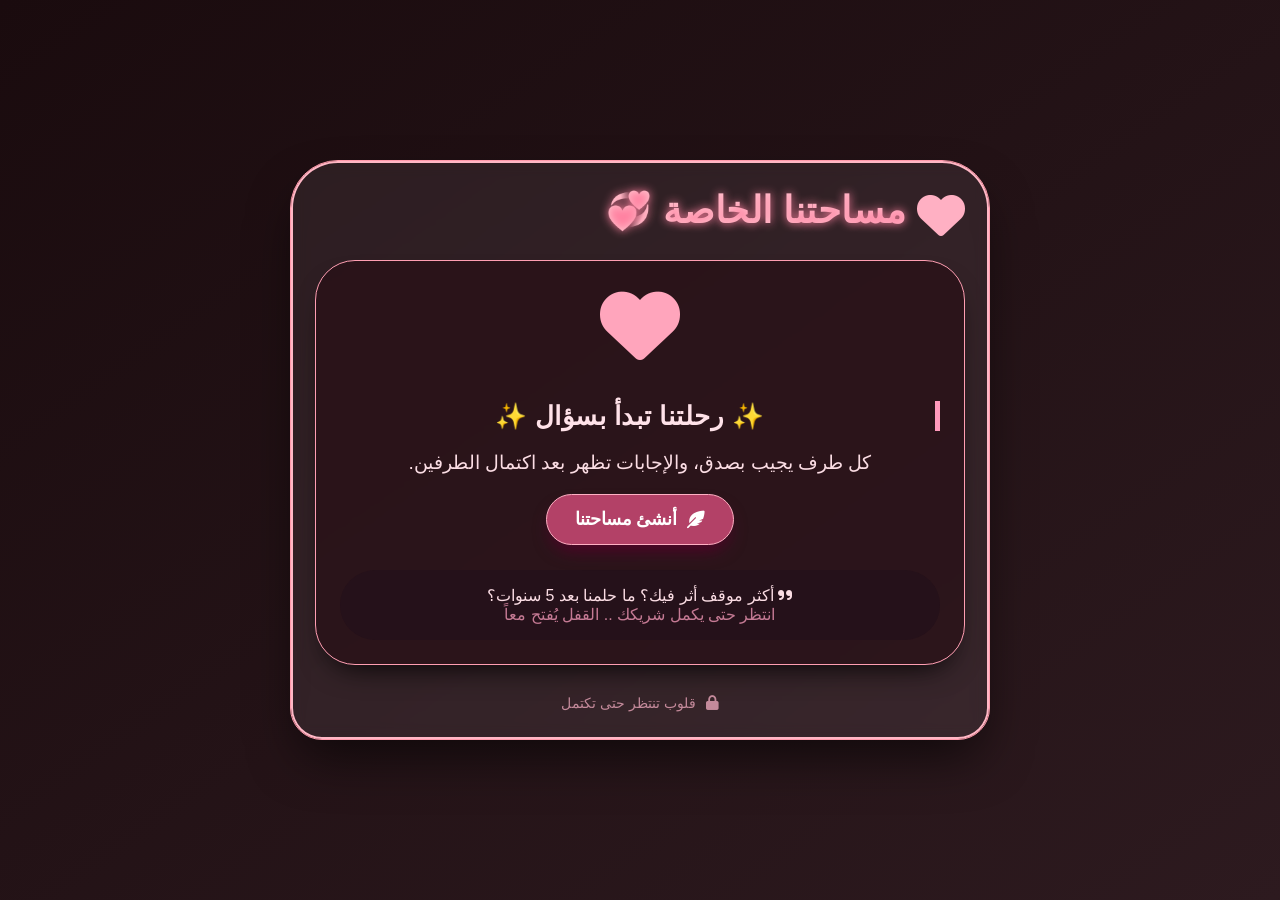
==== index.html @ 84714314 "Rename deepseek_html_20260304_9f5f57.html to  index.html" ====
<!DOCTYPE html>
<html lang="ar" dir="rtl">
<head>
  <meta charset="UTF-8">
  <meta name="viewport" content="width=device-width, initial-scale=1.0">
  <title>مساحتنا الخاصة 💘</title>
  <!-- Fonts & Icons -->
  <link rel="stylesheet" href="https://cdnjs.cloudflare.com/ajax/libs/font-awesome/6.0.0-beta3/css/all.min.css">
  <style>
    * {
      margin: 0;
      padding: 0;
      box-sizing: border-box;
      font-family: 'Segoe UI', Tahoma, Geneva, Verdana, sans-serif;
    }

    body {
      background: linear-gradient(145deg, #1a0b0e 0%, #2d1a1f 100%);
      min-height: 100vh;
      display: flex;
      justify-content: center;
      align-items: center;
      padding: 16px;
    }

    /* الحاوية الرئيسية */
    .app-wrapper {
      max-width: 700px;
      width: 100%;
      background: rgba(255, 240, 245, 0.07);
      backdrop-filter: blur(8px);
      border-radius: 48px 48px 32px 32px;
      box-shadow: 0 25px 50px -10px rgba(0, 0, 0, 0.6), 0 0 0 2px #ffb7c5 inset;
      padding: 28px 24px;
      border: 1px solid #ff99aa;
    }

    /* كلاسيك وردي غامق */
    h1, h2, h3 {
      font-weight: 600;
      letter-spacing: 0.5px;
    }

    h1 {
      font-size: 2.3rem;
      background: linear-gradient(135deg, #ffd0d6, #ffb3c6);
      -webkit-background-clip: text;
      -webkit-text-fill-color: transparent;
      margin-bottom: 8px;
      text-shadow: 0 0 10px #ff80a0;
    }

    h2 {
      color: #ffe2e9;
      font-size: 1.6rem;
      border-right: 5px solid #ff99bb;
      padding-right: 16px;
      margin: 20px 0 16px;
    }

    p, label, .text-light {
      color: #fbdde4;
    }

    button, .btn-like {
      background: #b34167;
      border: none;
      color: white;
      font-weight: bold;
      padding: 14px 28px;
      border-radius: 60px;
      font-size: 1.1rem;
      cursor: pointer;
      box-shadow: 0 10px 18px -6px #57002b;
      transition: 0.2s;
      border: 1px solid #ffb0c3;
      display: inline-flex;
      align-items: center;
      justify-content: center;
      gap: 10px;
    }

    button:hover {
      background: #cf5277;
      transform: scale(1.02);
      box-shadow: 0 12px 22px -4px #a1224f;
    }

    button.secondary {
      background: transparent;
      border: 2px solid #ff98b5;
      color: #ffb7cc;
      box-shadow: none;
    }

    button.secondary:hover {
      background: #ffb7cc22;
      color: white;
    }

    /* بطاقات وأسئلة */
    .card-panel {
      background: rgba(40, 15, 22, 0.7);
      border-radius: 40px;
      padding: 24px;
      margin: 20px 0;
      border: 1px solid #ff9eb2;
      box-shadow: 0 15px 30px -15px black;
    }

    .input-field {
      margin: 20px 0;
    }

    input, textarea {
      width: 100%;
      padding: 16px 22px;
      background: #1f0c12;
      border: 2px solid #ff90aa;
      border-radius: 60px;
      font-size: 1rem;
      color: #fff0f3;
      outline: none;
      transition: 0.2s;
    }

    input:focus, textarea:focus {
      border-color: #ffccdd;
      box-shadow: 0 0 20px #ff99bb;
    }

    textarea {
      border-radius: 30px;
      resize: vertical;
    }

    ::placeholder {
      color: #b07c8b;
      font-weight: 300;
    }

    .link-box {
      background: #231016;
      padding: 16px 20px;
      border-radius: 60px;
      display: flex;
      align-items: center;
      justify-content: space-between;
      border: 2px dashed #ff99aa;
      direction: ltr;
      word-break: break-all;
    }

    .link-text {
      color: #ffb8cf;
      font-size: 1.1rem;
      font-weight: 500;
    }

    .copy-btn {
      background: #883f5b;
      padding: 10px 18px;
      border-radius: 40px;
      font-size: 0.9rem;
      border: 1px solid #ffb0cb;
    }

    .badge {
      background: #a02b51;
      padding: 4px 16px;
      border-radius: 50px;
      color: white;
      font-size: 0.9rem;
      display: inline-block;
    }

    .question-item {
      background: #2b141c;
      padding: 22px;
      border-radius: 32px;
      margin: 24px 0;
      border-right: 8px solid #ff88aa;
    }

    .question-text {
      font-size: 1.3rem;
      font-weight: 600;
      color: #ffeef2;
      margin-bottom: 16px;
    }

    .waiting-screen {
      text-align: center;
      padding: 25px;
      background: #25131a;
      border-radius: 48px;
    }

    .lock-icon {
      font-size: 4rem;
      color: #ffb0c3;
      filter: drop-shadow(0 0 8px #ff4d7a);
    }

    .percentage {
      font-size: 4rem;
      font-weight: 800;
      background: linear-gradient(135deg, #fbaac3, #ffd2dc);
      -webkit-background-clip: text;
      -webkit-text-fill-color: transparent;
      display: inline-block;
    }

    .match-item {
      background: #2f1b23;
      padding: 12px 20px;
      border-radius: 50px;
      margin: 10px 0;
      display: flex;
      align-items: center;
      gap: 15px;
      border: 1px solid #ffa7bc;
    }

    .match-icon {
      font-size: 1.8rem;
    }

    hr {
      border: 1px solid #ff99aa55;
      margin: 24px 0;
    }

    .flex-row {
      display: flex;
      gap: 15px;
      flex-wrap: wrap;
      align-items: center;
    }

    .counter {
      font-size: 1.5rem;
      background: #1d0b12;
      padding: 10px 24px;
      border-radius: 40px;
      border: 2px solid #ff99bb;
    }

    .hidden {
      display: none;
    }

    .disabled-click {
      pointer-events: none;
      opacity: 0.5;
    }

    .footer-text {
      font-size: 0.9rem;
      color: #c48a9b;
      text-align: center;
      margin-top: 30px;
    }
  </style>
</head>
<body>
  <div class="app-wrapper" id="appWrapper">
    <!-- رأس الموقع -->
    <div style="display: flex; align-items: center; gap: 10px; margin-bottom: 20px;">
      <i class="fas fa-heart" style="font-size: 3rem; color: #ffb0c3;"></i>
      <h1>مساحتنا الخاصة 💞</h1>
    </div>

    <!-- محتوى متغير حسب الخطوات -->
    <div id="dynamicContent">
      <!-- سيتم حقن المحتوى عبر JS -->
    </div>

    <div class="footer-text">
      <i class="fas fa-lock" style="margin-left: 6px;"></i> قلوب تنتظر حتى تكتمل
    </div>
  </div>

  <script>
    (function() {
      // ---------- بنية البيانات ----------
      let appState = {
        stage: 'welcome',         // welcome, register, linkReady, waiting, questions, results
        user1: { name: '', password: '', answers: [] },
        user2: { name: '', answers: [] },
        roomId: null,
        link: '',
        bothCompleted: false,
        questions: [
          "متى شعرت أنك وقعت في الحب؟",
          "ما أكثر شيء تحبه في الطرف الآخر؟",
          "ما حلمك معنا بعد 5 سنوات؟",
          "أكثر موقف أثر فيك؟",
          "ما أكثر شيء يخيفك في العلاقة؟"
        ]
      };

      // توليد رابط عشوائي (محاكاة)
      function generateRoomId() {
        return 'room_' + Math.random().toString(36).substring(2, 10) + '_' + Date.now().toString(36);
      }

      // النسبة المئوية للتوافق بناءً على الإجابات (مقارنة بسيطة: عدد الكلمات المشتركة البسيطة، للمتعة فقط)
      function calculateMatchPercentage(answers1, answers2) {
        if (!answers1.length || !answers2.length) return 0;
        let totalQuestions = answers1.length;
        let matched = 0;
        for (let i = 0; i < totalQuestions; i++) {
          let a1 = (answers1[i] || '').trim().toLowerCase();
          let a2 = (answers2[i] || '').trim().toLowerCase();
          if (a1.length > 3 && a2.length > 3) {
            // تقاطع كلمات بسيط
            let words1 = new Set(a1.split(/\s+/));
            let words2 = new Set(a2.split(/\s+/));
            let intersection = new Set([...words1].filter(w => words2.has(w) && w.length > 2));
            if (intersection.size > 0) matched += 0.5; // نصف نقطة لكل سؤال فيه تشابه
            // إذا تشابه طويل
            if (a1.includes(a2) || a2.includes(a1)) matched += 0.5;
          }
        }
        let raw = (matched / totalQuestions) * 100;
        return Math.min(100, Math.round(raw * 1.2)); // تضخيم بسيط للعاطفة
      }

      // التأكد من أن كلا المستخدمين أجاب على جميع الأسئلة
      function checkBothCompleted() {
        if (appState.user1.answers.length === appState.questions.length &&
            appState.user2.answers.length === appState.questions.length) {
          appState.bothCompleted = true;
        } else {
          appState.bothCompleted = false;
        }
        return appState.bothCompleted;
      }

      // نسخ الرابط
      function copyLinkToClipboard(text) {
        navigator.clipboard.writeText(text).then(() => {
          alert('✅ تم نسخ الرابط! أرسله لحبيبك.');
        }).catch(() => {
          prompt('انسخ الرابط يدويًا:', text);
        });
      }

      // ---------- محرك العرض ----------
      const contentDiv = document.getElementById('dynamicContent');

      function render() {
        if (!contentDiv) return;
        const stage = appState.stage;

        // welcome
        if (stage === 'welcome') {
          contentDiv.innerHTML = `
            <div class="card-panel" style="text-align: center;">
              <i class="fas fa-heart" style="font-size: 5rem; color: #ffa5bc; margin-bottom: 16px;"></i>
              <h2>✨ رحلتنا تبدأ بسؤال ✨</h2>
              <p style="font-size: 1.2rem; margin: 20px 0;">كل طرف يجيب بصدق، والإجابات تظهر بعد اكتمال الطرفين.</p>
              <button id="startBtn"><i class="fas fa-feather-alt"></i> أنشئ مساحتنا</button>
              <div style="margin-top: 25px; background: #25111a; border-radius: 40px; padding: 16px;">
                <p><i class="fas fa-quote-right"></i> أكثر موقف أثر فيك؟ ما حلمنا بعد 5 سنوات؟</p>
                <p style="color: #c57a94;">انتظر حتى يكمل شريكك .. القفل يُفتح معاً</p>
              </div>
            </div>
          `;
          document.getElementById('startBtn')?.addEventListener('click', () => {
            appState.stage = 'register';
            render();
          });
        }
        // تسجيل الشخص الأول
        else if (stage === 'register') {
          contentDiv.innerHTML = `
            <div class="card-panel">
              <h2><i class="fas fa-pen-fancy"></i> سجل لتبدأ</h2>
              <div class="input-field">
                <label>الاسم الأول (ليظهر لحبيبك)</label>
                <input type="text" id="name1" placeholder="مثال: عمر" value="">
              </div>
              <div class="input-field">
                <label>كلمة مرور (للرجوع لاحقاً)</label>
                <input type="password" id="pass1" placeholder="●●●●●●" value="123">
              </div>
              <div class="flex-row">
                <button id="createRoomBtn"><i class="fas fa-link"></i> أنشئ الرابط الخاص</button>
                <button class="secondary" id="backToWelcome"><i class="fas fa-arrow-right"></i> رجوع</button>
              </div>
            </div>
          `;
          document.getElementById('createRoomBtn')?.addEventListener('click', () => {
            let name1 = document.getElementById('name1')?.value.trim();
            if (!name1) { alert('الرجاء إدخال اسمك'); return; }
            appState.user1.name = name1;
            appState.user1.password = document.getElementById('pass1')?.value || '';
            appState.roomId = generateRoomId();
            // بناء الرابط (هنا نستخدم رابط الموقع الحالي مع roomId)
            let base = window.location.href.split('#')[0].split('?')[0];
            appState.link = base + '?room=' + appState.roomId;
            appState.stage = 'linkReady';
            render();
          });
          document.getElementById('backToWelcome')?.addEventListener('click', () => {
            appState.stage = 'welcome';
            render();
          });
        }
        // عرض الرابط الخاص للشخص الأول
        else if (stage === 'linkReady') {
          contentDiv.innerHTML = `
            <div class="card-panel">
              <i class="fas fa-heart-circle-check" style="font-size: 3rem; color: #ffb0c3; display: block; text-align: center;"></i>
              <h2 style="text-align: center;">🎁 رابطكما الخاص</h2>
              <p style="text-align: center;">أرسله لحبيبك ليدخل ويجيب على الأسئلة</p>
              <div class="link-box">
                <span class="link-text" id="linkToCopy">${appState.link}</span>
                <button class="copy-btn" id="copyLinkBtn"><i class="fas fa-copy"></i> نسخ</button>
              </div>
              <div style="margin-top: 30px; display: flex; gap: 10px; justify-content: center;">
                <button id="goToWaitingAsUser1"><i class="fas fa-hourglass-half"></i> انتظر حتى يدخل الطرف الآخر</button>
              </div>
              <p class="badge" style="margin-top: 20px;">رابط صالح لحبيب واحد فقط</p>
            </div>
          `;
          document.getElementById('copyLinkBtn')?.addEventListener('click', () => copyLinkToClipboard(appState.link));
          document.getElementById('goToWaitingAsUser1')?.addEventListener('click', () => {
            // ننتقل إلى شاشة الانتظار ولكن نتأكد أننا user1
            appState.stage = 'waiting';
            render();
          });
        }
        // شاشة الانتظار (تظهر للشخص الأول أو للثاني إذا كان الأول لم يُجب بعد)
        else if (stage === 'waiting') {
          // نحتاج أن نعرف من الذي ينتظر: user1 أم user2؟
          // سنعرض حالة الطرفين
          let user1Completed = appState.user1.answers.length === appState.questions.length;
          let user2Completed = appState.user2.answers.length === appState.questions.length;

          if (checkBothCompleted()) {
            appState.stage = 'results';
            render();
            return;
          }

          let message = '';
          let subMessage = '';
          if (!user1Completed && !user2Completed) {
            message = 'لم يجب أي منكما بعد';
            subMessage = 'سيبدأ الشخص الأول الإجابة أولاً';
          } else if (user1Completed && !user2Completed) {
            message = `✨ ${appState.user1.name || 'الطرف الأول'} أجاب. ننتظر الحبيب الآخر 💌`;
          } else if (!user1Completed && user2Completed) {
            message = `✨ ${appState.user2.name || 'الطرف الثاني'} أجاب. ننتظر الطرف الأول`;
          }

          contentDiv.innerHTML = `
            <div class="waiting-screen">
              <i class="fas fa-lock lock-icon"></i>
              <h2 style="color: #ffc1d0;">في انتظار اكتمال الطرفين</h2>
              <div class="card-panel" style="background: #2c1721;">
                <p><i class="fas fa-user-check"></i> ${appState.user1.name || 'الشخص الأول'}: ${user1Completed ? '✅ أجاب' : '⏳ لم يجب'}</p>
                <p><i class="fas fa-user-check"></i> ${appState.user2.name || 'الشخص الثاني'}: ${user2Completed ? '✅ أجاب' : '⏳ لم يجب'}</p>
                <p style="margin-top: 16px;">${message}</p>
                <p>${subMessage}</p>
                <div style="margin-top: 20px;">
                  <i class="fas fa-heart" style="color: #ff90aa;"></i> عندما يكمل كل منكما سيفتح القفل تلقائياً
                </div>
              </div>
              <button class="secondary" id="checkAgainBtn"><i class="fas fa-sync-alt"></i> تحقق من الوضع</button>
            </div>
          `;
          document.getElementById('checkAgainBtn')?.addEventListener('click', () => {
            render(); // إعادة رسم للتأكد
          });
        }
        // الأسئلة (تظهر للشخص الذي لم يجب بعد)
        else if (stage === 'questions') {
          // نحتاج أن نعرف أي مستخدم يجيب الآن (user1 أم user2)
          // نفترض أننا نحتفظ بمتغير مؤقت currentUser في أثناء الجلسة
          // سوف نستخدم sessionUserType: 'user1' أو 'user2'
          if (!sessionStorage.getItem('currentUserType')) {
            // إذا لم يُحدد، نسأل (لأن المباشر عبر الرابط هو user2)
            // لكن سننشئ منطقاً: إذا كان الرابط يحوي room ونحن لم نسجل بعد كـ user2، نطلب الاسم.
            // هنا نبسط: نعرض نموذج تسجيل دخول للشخص الثاني إذا لم يكن اسمه موجوداً
            if (!appState.user2.name) {
              contentDiv.innerHTML = `
                <div class="card-panel">
                  <h2>✨ أنت الحبيب المدعو ✨</h2>
                  <p>الرابط خاص بك أنت و${appState.user1.name || 'حبيبك'}</p>
                  <div class="input-field">
                    <label>اكتب اسمك</label>
                    <input type="text" id="name2Input" placeholder="مثال: ليلى">
                  </div>
                  <button id="setUser2NameBtn"><i class="fas fa-heart"></i> ابدأ الإجابة</button>
                </div>
              `;
              document.getElementById('setUser2NameBtn')?.addEventListener('click', () => {
                let name2 = document.getElementById('name2Input')?.value.trim();
                if (!name2) { alert('الرجاء إدخال اسمك'); return; }
                appState.user2.name = name2;
                // نتأكد أن أسئلة user2 مصفوفة فارغة
                appState.user2.answers = new Array(appState.questions.length).fill('');
                sessionStorage.setItem('currentUserType', 'user2');
                render(); // إعادة رسم نفس المرحلة فتعرض الأسئلة
              });
              return;
            }
          }

          // الآن نعرض الأسئلة لمن يستخدم الجلسة
          let currentUserType = sessionStorage.getItem('currentUserType') || 'user1'; // default user1 لو دخل من التسجيل
          let user = currentUserType === 'user1' ? appState.user1 : appState.user2;
          // إذا لم يكن اسم user2 موجود والمستخدم هو user2 نطلب أولا

          if (currentUserType === 'user2' && !appState.user2.name) {
            // هذا الفرع أعلاه سيعمل، نمنع الاستكمال.
          } else {
            // عرض الأسئلة مع الإجابات الحالية
            let answers = user.answers.length ? user.answers : new Array(appState.questions.length).fill('');
            let questionsHtml = '';
            appState.questions.forEach((q, index) => {
              questionsHtml += `
                <div class="question-item">
                  <div class="question-text">${index+1}. ${q}</div>
                  <textarea rows="2" placeholder="اكتب إجابتك..." id="answer_${index}">${answers[index] || ''}</textarea>
                </div>
              `;
            });

            contentDiv.innerHTML = `
              <div class="card-panel">
                <h2><i class="fas fa-feather"></i> أجب بصدق ${user.name}</h2>
                <form id="answersForm">
                  ${questionsHtml}
                  <div style="display: flex; gap: 15px; margin-top: 30px;">
                    <button type="submit" id="saveAnswersBtn"><i class="fas fa-save"></i> أحفظ إجاباتي</button>
                    <button type="button" class="secondary" id="cancelAnswersBtn"><i class="fas fa-times"></i> لاحقاً</button>
                  </div>
                </form>
              </div>
            `;

            document.getElementById('answersForm')?.addEventListener('submit', (e) => {
              e.preventDefault();
              let newAnswers = [];
              for (let i = 0; i < appState.questions.length; i++) {
                let answer = document.getElementById(`answer_${i}`)?.value.trim() || '';
                if (!answer) { alert('الرجاء الإجابة على جميع الأسئلة'); return; }
                newAnswers.push(answer);
              }
              // حفظ الإجابات
              if (currentUserType === 'user1') {
                appState.user1.answers = newAnswers;
              } else {
                appState.user2.answers = newAnswers;
              }
              // إزالة نوع الجلسة بعد الإجابة
              sessionStorage.removeItem('currentUserType');
              if (checkBothCompleted()) {
                appState.stage = 'results';
              } else {
                appState.stage = 'waiting';
              }
              render();
            });

            document.getElementById('cancelAnswersBtn')?.addEventListener('click', () => {
              // رجوع للمرحله السابقه حسب السياق
              if (currentUserType === 'user1') appState.stage = 'linkReady';
              else appState.stage = 'waiting';
              render();
            });
          }
        }
        // النتائج
        else if (stage === 'results') {
          let matchPercent = calculateMatchPercentage(appState.user1.answers, appState.user2.answers);
          let identicalCount = 0;
          for (let i=0; i<appState.questions.length; i++) {
            if ((appState.user1.answers[i] || '').toLowerCase().trim() === (appState.user2.answers[i] || '').toLowerCase().trim()) identicalCount++;
          }

          // توليد عرض الإجابات المتطابقة والمختلفة (نموذج)
          let identicalHtml = '', diffHtml = '';
          appState.questions.forEach((q, idx) => {
            let ans1 = appState.user1.answers[idx] || '';
            let ans2 = appState.user2.answers[idx] || '';
            if (ans1.toLowerCase().trim() === ans2.toLowerCase().trim()) {
              identicalHtml += `<div class="match-item"><i class="fas fa-check-circle" style="color:#6f9; font-size:1.6rem;"></i> <div><strong>${q}</strong><br>“${ans1}”</div></div>`;
            } else {
              diffHtml += `<div class="match-item" style="border-color:#bc8f9f;"><i class="fas fa-heart-broken" style="color:#faa; font-size:1.6rem;"></i> <div><strong>${q}</strong><br>👤 ${appState.user1.name}: ${ans1}<br>👤 ${appState.user2.name}: ${ans2}</div></div>`;
            }
          });

          contentDiv.innerHTML = `
            <div class="card-panel">
              <div style="text-align: center;">
                <i class="fas fa-lock-open" style="font-size: 4rem; color: #ffb6d1;"></i>
                <h2 style="color: #ffd7e4;">تم فتح القلوب 💗</h2>
                <div class="percentage">${matchPercent}%</div>
                <p>نسبة التوافق العاطفي</p>
              </div>
              <hr>
              <h3><i class="fas fa-heart" style="color:#ff88aa;"></i> متطابقات (${identicalCount})</h3>
              ${identicalHtml || '<p>لا توجد إجابات متطابقة تماماً، لكن الاختلافات تزيد العلاقة جمالاً.</p>'}
              <hr>
              <h3><i class="fas fa-sparkles"></i> اختلافات جميلة</h3>
              ${diffHtml || '<p> مذهل! جميع إجاباتكما متطابقة 💖</p>'}
              <div style="display:flex; gap:12px; margin-top:30px;">
                <button id="resetAppBtn"><i class="fas fa-redo-alt"></i> ابدأ رحلة جديدة</button>
                <button class="secondary" id="rematchBtn"><i class="fas fa-undo-alt"></i> إعادة المحاولة</button>
              </div>
            </div>
          `;

          document.getElementById('resetAppBtn')?.addEventListener('click', () => {
            sessionStorage.clear();
            appState = {
              stage: 'welcome',
              user1: { name: '', password: '', answers: [] },
              user2: { name: '', answers: [] },
              roomId: null,
              link: '',
              bothCompleted: false,
              questions: appState.questions
            };
            render();
          });
          document.getElementById('rematchBtn')?.addEventListener('click', () => {
            // إعادة تعيين الإجابات مع بقاء الأسماء
            appState.user1.answers = [];
            appState.user2.answers = [];
            appState.bothCompleted = false;
            appState.stage = 'waiting';
            render();
          });
        }
      }

      // التعامل مع بارامترات الرابط (إذا دخل أحد عبر ?room=...)
      function handleUrlRoom() {
        const urlParams = new URLSearchParams(window.location.search);
        const room = urlParams.get('room');
        if (room && appState.stage === 'welcome') {
          // محاولة دخول كشخص ثاني
          if (!appState.roomId) appState.roomId = room;
          // لو الشخص الأول ما سجل بعد، لكن نبسط: نعتبر الرابط يوجه لتسجيل الثاني.
          if (!appState.user1.name) {
            appState.user1.name = 'حبيبك'; // افتراضي
          }
          appState.stage = 'questions';
          sessionStorage.setItem('currentUserType', 'user2');
          render();
        }
      }

      // التشغيل الأولي
      window.addEventListener('load', () => {
        // اختبار بسيط: إذا أردنا استخدام session
        // استرجاع أي حالة مخزنة؟ (اختياري للتجربة)
        handleUrlRoom();
        render();
      });

      // إعادة التصدير عند تغيير الرابط يدوياً (يمكن)
      window.addEventListener('popstate', () => {
        handleUrlRoom();
        render();
      });
    })();
  </script>
</body>
</html>
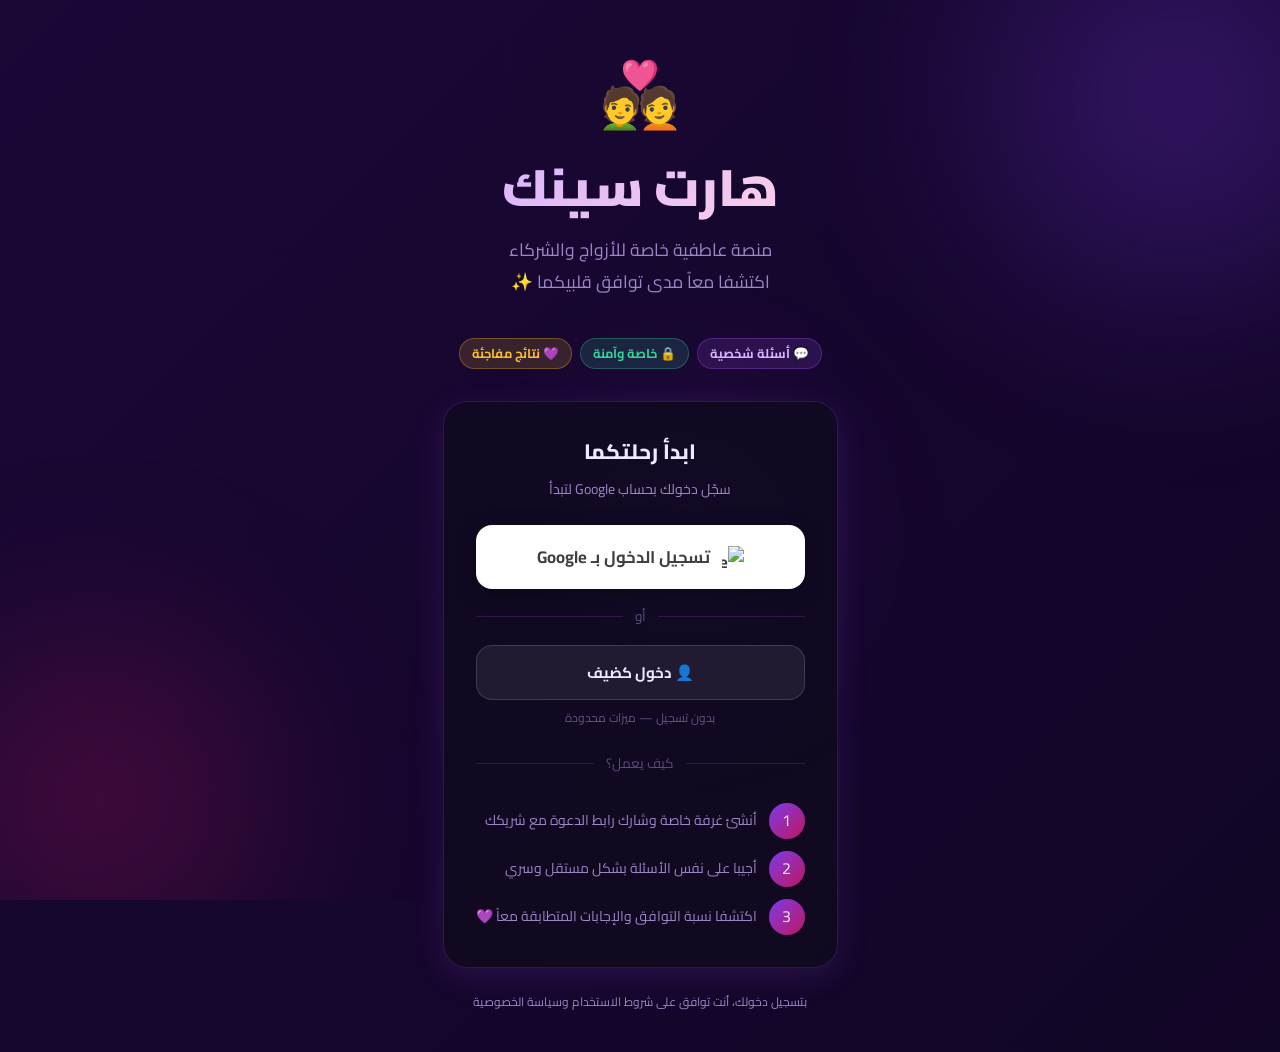
==== commit 3d9c5593: "Add files via upload" ====
--- a/index.html
+++ b/index.html
@@ -1,677 +1,158 @@
 <!DOCTYPE html>
 <html lang="ar" dir="rtl">
+
 <head>
   <meta charset="UTF-8">
   <meta name="viewport" content="width=device-width, initial-scale=1.0">
-  <title>مساحتنا الخاصة 💘</title>
-  <!-- Fonts & Icons -->
-  <link rel="stylesheet" href="https://cdnjs.cloudflare.com/ajax/libs/font-awesome/6.0.0-beta3/css/all.min.css">
-  <style>
-    * {
-      margin: 0;
-      padding: 0;
-      box-sizing: border-box;
-      font-family: 'Segoe UI', Tahoma, Geneva, Verdana, sans-serif;
-    }
+  <title>هارت سينك — اكتشف توافقكما</title>
+  <meta name="description" content="منصة عاطفية خاصة للأزواج. اجيبا على نفس الأسئلة واكتشفا مدى توافقكما.">
+  <link rel="preconnect" href="https://fonts.googleapis.com">
+  <link rel="preconnect" href="https://fonts.gstatic.com" crossorigin>
+  <link href="https://fonts.googleapis.com/css2?family=Cairo:wght@300;400;500;600;700;800;900&display=swap"
+    rel="stylesheet">
+  <link rel="stylesheet" href="css/main.css">
+  <link rel="stylesheet" href="css/animations.css">
+</head>
 
-    body {
-      background: linear-gradient(145deg, #1a0b0e 0%, #2d1a1f 100%);
-      min-height: 100vh;
-      display: flex;
-      justify-content: center;
-      align-items: center;
-      padding: 16px;
-    }
+<body class="hero-gradient-bg">
 
-    /* الحاوية الرئيسية */
-    .app-wrapper {
-      max-width: 700px;
-      width: 100%;
-      background: rgba(255, 240, 245, 0.07);
-      backdrop-filter: blur(8px);
-      border-radius: 48px 48px 32px 32px;
-      box-shadow: 0 25px 50px -10px rgba(0, 0, 0, 0.6), 0 0 0 2px #ffb7c5 inset;
-      padding: 28px 24px;
-      border: 1px solid #ff99aa;
-    }
-
-    /* كلاسيك وردي غامق */
-    h1, h2, h3 {
-      font-weight: 600;
-      letter-spacing: 0.5px;
-    }
-
-    h1 {
-      font-size: 2.3rem;
-      background: linear-gradient(135deg, #ffd0d6, #ffb3c6);
-      -webkit-background-clip: text;
-      -webkit-text-fill-color: transparent;
-      margin-bottom: 8px;
-      text-shadow: 0 0 10px #ff80a0;
-    }
-
-    h2 {
-      color: #ffe2e9;
-      font-size: 1.6rem;
-      border-right: 5px solid #ff99bb;
-      padding-right: 16px;
-      margin: 20px 0 16px;
-    }
-
-    p, label, .text-light {
-      color: #fbdde4;
-    }
-
-    button, .btn-like {
-      background: #b34167;
-      border: none;
-      color: white;
-      font-weight: bold;
-      padding: 14px 28px;
-      border-radius: 60px;
-      font-size: 1.1rem;
-      cursor: pointer;
-      box-shadow: 0 10px 18px -6px #57002b;
-      transition: 0.2s;
-      border: 1px solid #ffb0c3;
-      display: inline-flex;
-      align-items: center;
-      justify-content: center;
-      gap: 10px;
-    }
-
-    button:hover {
-      background: #cf5277;
-      transform: scale(1.02);
-      box-shadow: 0 12px 22px -4px #a1224f;
-    }
-
-    button.secondary {
-      background: transparent;
-      border: 2px solid #ff98b5;
-      color: #ffb7cc;
-      box-shadow: none;
-    }
-
-    button.secondary:hover {
-      background: #ffb7cc22;
-      color: white;
-    }
-
-    /* بطاقات وأسئلة */
-    .card-panel {
-      background: rgba(40, 15, 22, 0.7);
-      border-radius: 40px;
-      padding: 24px;
-      margin: 20px 0;
-      border: 1px solid #ff9eb2;
-      box-shadow: 0 15px 30px -15px black;
-    }
-
-    .input-field {
-      margin: 20px 0;
-    }
-
-    input, textarea {
-      width: 100%;
-      padding: 16px 22px;
-      background: #1f0c12;
-      border: 2px solid #ff90aa;
-      border-radius: 60px;
-      font-size: 1rem;
-      color: #fff0f3;
-      outline: none;
-      transition: 0.2s;
-    }
-
-    input:focus, textarea:focus {
-      border-color: #ffccdd;
-      box-shadow: 0 0 20px #ff99bb;
-    }
-
-    textarea {
-      border-radius: 30px;
-      resize: vertical;
-    }
-
-    ::placeholder {
-      color: #b07c8b;
-      font-weight: 300;
-    }
-
-    .link-box {
-      background: #231016;
-      padding: 16px 20px;
-      border-radius: 60px;
-      display: flex;
-      align-items: center;
-      justify-content: space-between;
-      border: 2px dashed #ff99aa;
-      direction: ltr;
-      word-break: break-all;
-    }
-
-    .link-text {
-      color: #ffb8cf;
-      font-size: 1.1rem;
-      font-weight: 500;
-    }
-
-    .copy-btn {
-      background: #883f5b;
-      padding: 10px 18px;
-      border-radius: 40px;
-      font-size: 0.9rem;
-      border: 1px solid #ffb0cb;
-    }
-
-    .badge {
-      background: #a02b51;
-      padding: 4px 16px;
-      border-radius: 50px;
-      color: white;
-      font-size: 0.9rem;
-      display: inline-block;
-    }
-
-    .question-item {
-      background: #2b141c;
-      padding: 22px;
-      border-radius: 32px;
-      margin: 24px 0;
-      border-right: 8px solid #ff88aa;
-    }
-
-    .question-text {
-      font-size: 1.3rem;
-      font-weight: 600;
-      color: #ffeef2;
-      margin-bottom: 16px;
-    }
-
-    .waiting-screen {
-      text-align: center;
-      padding: 25px;
-      background: #25131a;
-      border-radius: 48px;
-    }
-
-    .lock-icon {
-      font-size: 4rem;
-      color: #ffb0c3;
-      filter: drop-shadow(0 0 8px #ff4d7a);
-    }
-
-    .percentage {
-      font-size: 4rem;
-      font-weight: 800;
-      background: linear-gradient(135deg, #fbaac3, #ffd2dc);
-      -webkit-background-clip: text;
-      -webkit-text-fill-color: transparent;
-      display: inline-block;
-    }
-
-    .match-item {
-      background: #2f1b23;
-      padding: 12px 20px;
-      border-radius: 50px;
-      margin: 10px 0;
-      display: flex;
-      align-items: center;
-      gap: 15px;
-      border: 1px solid #ffa7bc;
-    }
-
-    .match-icon {
-      font-size: 1.8rem;
-    }
-
-    hr {
-      border: 1px solid #ff99aa55;
-      margin: 24px 0;
-    }
-
-    .flex-row {
-      display: flex;
-      gap: 15px;
-      flex-wrap: wrap;
-      align-items: center;
-    }
-
-    .counter {
-      font-size: 1.5rem;
-      background: #1d0b12;
-      padding: 10px 24px;
-      border-radius: 40px;
-      border: 2px solid #ff99bb;
-    }
-
-    .hidden {
-      display: none;
-    }
-
-    .disabled-click {
-      pointer-events: none;
-      opacity: 0.5;
-    }
-
-    .footer-text {
-      font-size: 0.9rem;
-      color: #c48a9b;
-      text-align: center;
-      margin-top: 30px;
-    }
-  </style>
-</head>
-<body>
-  <div class="app-wrapper" id="appWrapper">
-    <!-- رأس الموقع -->
-    <div style="display: flex; align-items: center; gap: 10px; margin-bottom: 20px;">
-      <i class="fas fa-heart" style="font-size: 3rem; color: #ffb0c3;"></i>
-      <h1>مساحتنا الخاصة 💞</h1>
-    </div>
-
-    <!-- محتوى متغير حسب الخطوات -->
-    <div id="dynamicContent">
-      <!-- سيتم حقن المحتوى عبر JS -->
-    </div>
-
-    <div class="footer-text">
-      <i class="fas fa-lock" style="margin-left: 6px;"></i> قلوب تنتظر حتى تكتمل
-    </div>
+  <!-- Background orbs -->
+  <div class="bg-orbs">
+    <div class="orb orb-1"></div>
+    <div class="orb orb-2"></div>
+    <div class="orb orb-3"></div>
   </div>
 
-  <script>
-    (function() {
-      // ---------- بنية البيانات ----------
-      let appState = {
-        stage: 'welcome',         // welcome, register, linkReady, waiting, questions, results
-        user1: { name: '', password: '', answers: [] },
-        user2: { name: '', answers: [] },
-        roomId: null,
-        link: '',
-        bothCompleted: false,
-        questions: [
-          "متى شعرت أنك وقعت في الحب؟",
-          "ما أكثر شيء تحبه في الطرف الآخر؟",
-          "ما حلمك معنا بعد 5 سنوات؟",
-          "أكثر موقف أثر فيك؟",
-          "ما أكثر شيء يخيفك في العلاقة؟"
-        ]
+  <!-- Floating hearts -->
+  <div class="hearts-bg" id="hearts-bg"></div>
+
+  <!-- Hero Section -->
+  <section class="hero">
+    <div class="hero-content animate-fadeInUp">
+      <!-- Logo -->
+      <div class="hero-logo animate-float">💑</div>
+      <h1 class="hero-title">
+        <span class="gradient-text">هارت سينك</span>
+      </h1>
+      <p class="hero-subtitle">
+        منصة عاطفية خاصة للأزواج والشركاء<br>
+        اكتشفا معاً مدى توافق قلبيكما ✨
+      </p>
+
+      <!-- Feature Pills -->
+      <div class="flex gap-8 mb-32" style="justify-content:center;flex-wrap:wrap">
+        <span class="badge badge-active">💬 أسئلة شخصية</span>
+        <span class="badge badge-completed">🔒 خاصة وآمنة</span>
+        <span class="badge badge-waiting">💜 نتائج مفاجئة</span>
+      </div>
+
+      <!-- Login Card -->
+      <div class="card" style="max-width:420px;margin:0 auto">
+        <h2 class="text-center mb-8" style="font-size:1.3rem;font-weight:800">ابدأ رحلتكما</h2>
+        <p class="text-center text-muted text-sm mb-24">سجّل دخولك بحساب Google لتبدأ</p>
+
+        <button id="google-login-btn" class="btn btn-google btn-block btn-lg">
+          <img src="https://www.gstatic.com/firebasejs/ui/2.0.0/images/auth/google.svg" alt="Google">
+          تسجيل الدخول بـ Google
+        </button>
+
+        <div class="divider-text mt-16 mb-16">
+          <span>أو</span>
+        </div>
+
+        <button id="guest-login-btn" class="btn btn-block"
+          style="background:rgba(255,255,255,0.07);border:1px solid rgba(255,255,255,0.15);color:var(--text-secondary);font-size:0.95rem;gap:8px">
+          👤 دخول كضيف
+        </button>
+        <p class="text-xs text-muted text-center mt-8" style="opacity:0.6">بدون تسجيل — ميزات محدودة</p>
+
+        <div class="divider-text mt-24">
+          <span>كيف يعمل؟</span>
+        </div>
+
+        <div class="stagger-children" style="display:flex;flex-direction:column;gap:12px">
+          <div class="flex items-center gap-12 animate-fadeInUp">
+            <div
+              style="width:36px;height:36px;border-radius:50%;background:linear-gradient(135deg,var(--primary-dark),var(--accent-dark));display:flex;align-items:center;justify-content:center;font-size:1rem;flex-shrink:0">
+              1</div>
+            <p class="text-sm text-muted">أنشئ غرفة خاصة وشارك رابط الدعوة مع شريكك</p>
+          </div>
+          <div class="flex items-center gap-12 animate-fadeInUp">
+            <div
+              style="width:36px;height:36px;border-radius:50%;background:linear-gradient(135deg,var(--primary-dark),var(--accent-dark));display:flex;align-items:center;justify-content:center;font-size:1rem;flex-shrink:0">
+              2</div>
+            <p class="text-sm text-muted">أجيبا على نفس الأسئلة بشكل مستقل وسري</p>
+          </div>
+          <div class="flex items-center gap-12 animate-fadeInUp">
+            <div
+              style="width:36px;height:36px;border-radius:50%;background:linear-gradient(135deg,var(--primary-dark),var(--accent-dark));display:flex;align-items:center;justify-content:center;font-size:1rem;flex-shrink:0">
+              3</div>
+            <p class="text-sm text-muted">اكتشفا نسبة التوافق والإجابات المتطابقة معاً 💜</p>
+          </div>
+        </div>
+      </div>
+
+      <p class="text-xs text-muted mt-24">
+        بتسجيل دخولك، أنت توافق على شروط الاستخدام وسياسة الخصوصية
+      </p>
+    </div>
+  </section>
+
+  <script type="module">
+    import { signInWithGoogle, signInAsGuest, redirectIfLoggedIn } from './js/auth.js';
+
+    // Redirect if already logged in
+    redirectIfLoggedIn('/dashboard.html');
+
+    // Google Login
+    document.getElementById('google-login-btn').addEventListener('click', async () => {
+      const btn = document.getElementById('google-login-btn');
+      btn.disabled = true;
+      btn.innerHTML = `<div class="spinner" style="width:22px;height:22px;border-width:3px"></div> جاري التوجيه...`;
+      try {
+        await signInWithGoogle();
+      } catch (err) {
+        btn.disabled = false;
+        btn.innerHTML = `<img src="https://www.gstatic.com/firebasejs/ui/2.0.0/images/auth/google.svg" alt="Google"> تسجيل الدخول بـ Google`;
+        console.error(err);
+      }
+    });
+
+    // Guest Login
+    document.getElementById('guest-login-btn').addEventListener('click', async () => {
+      const btn = document.getElementById('guest-login-btn');
+      btn.disabled = true;
+      btn.innerHTML = `<div class="spinner" style="width:18px;height:18px;border-width:3px"></div> جاري الدخول...`;
+      try {
+        await signInAsGuest();
+      } catch (err) {
+        btn.disabled = false;
+        btn.innerHTML = `👤 دخول كضيف`;
+        console.error(err);
+      }
+    });
+
+    // Animated hearts
+    (function spawnHearts() {
+      const container = document.getElementById('hearts-bg');
+      const emojis = ['💜', '💗', '❤️', '💕', '✨', '🌸', '💘'];
+      const spawn = () => {
+        const h = document.createElement('div');
+        h.className = 'h';
+        h.textContent = emojis[Math.floor(Math.random() * emojis.length)];
+        h.style.cssText = `
+          left:${Math.random() * 100}%;
+          animation-duration:${6 + Math.random() * 6}s;
+          animation-delay:${Math.random() * 4}s;
+          font-size:${0.8 + Math.random() * 1.2}rem;
+          opacity:0;`;
+        container.appendChild(h);
+        setTimeout(() => h.remove(), 15000);
       };
-
-      // توليد رابط عشوائي (محاكاة)
-      function generateRoomId() {
-        return 'room_' + Math.random().toString(36).substring(2, 10) + '_' + Date.now().toString(36);
-      }
-
-      // النسبة المئوية للتوافق بناءً على الإجابات (مقارنة بسيطة: عدد الكلمات المشتركة البسيطة، للمتعة فقط)
-      function calculateMatchPercentage(answers1, answers2) {
-        if (!answers1.length || !answers2.length) return 0;
-        let totalQuestions = answers1.length;
-        let matched = 0;
-        for (let i = 0; i < totalQuestions; i++) {
-          let a1 = (answers1[i] || '').trim().toLowerCase();
-          let a2 = (answers2[i] || '').trim().toLowerCase();
-          if (a1.length > 3 && a2.length > 3) {
-            // تقاطع كلمات بسيط
-            let words1 = new Set(a1.split(/\s+/));
-            let words2 = new Set(a2.split(/\s+/));
-            let intersection = new Set([...words1].filter(w => words2.has(w) && w.length > 2));
-            if (intersection.size > 0) matched += 0.5; // نصف نقطة لكل سؤال فيه تشابه
-            // إذا تشابه طويل
-            if (a1.includes(a2) || a2.includes(a1)) matched += 0.5;
-          }
-        }
-        let raw = (matched / totalQuestions) * 100;
-        return Math.min(100, Math.round(raw * 1.2)); // تضخيم بسيط للعاطفة
-      }
-
-      // التأكد من أن كلا المستخدمين أجاب على جميع الأسئلة
-      function checkBothCompleted() {
-        if (appState.user1.answers.length === appState.questions.length &&
-            appState.user2.answers.length === appState.questions.length) {
-          appState.bothCompleted = true;
-        } else {
-          appState.bothCompleted = false;
-        }
-        return appState.bothCompleted;
-      }
-
-      // نسخ الرابط
-      function copyLinkToClipboard(text) {
-        navigator.clipboard.writeText(text).then(() => {
-          alert('✅ تم نسخ الرابط! أرسله لحبيبك.');
-        }).catch(() => {
-          prompt('انسخ الرابط يدويًا:', text);
-        });
-      }
-
-      // ---------- محرك العرض ----------
-      const contentDiv = document.getElementById('dynamicContent');
-
-      function render() {
-        if (!contentDiv) return;
-        const stage = appState.stage;
-
-        // welcome
-        if (stage === 'welcome') {
-          contentDiv.innerHTML = `
-            <div class="card-panel" style="text-align: center;">
-              <i class="fas fa-heart" style="font-size: 5rem; color: #ffa5bc; margin-bottom: 16px;"></i>
-              <h2>✨ رحلتنا تبدأ بسؤال ✨</h2>
-              <p style="font-size: 1.2rem; margin: 20px 0;">كل طرف يجيب بصدق، والإجابات تظهر بعد اكتمال الطرفين.</p>
-              <button id="startBtn"><i class="fas fa-feather-alt"></i> أنشئ مساحتنا</button>
-              <div style="margin-top: 25px; background: #25111a; border-radius: 40px; padding: 16px;">
-                <p><i class="fas fa-quote-right"></i> أكثر موقف أثر فيك؟ ما حلمنا بعد 5 سنوات؟</p>
-                <p style="color: #c57a94;">انتظر حتى يكمل شريكك .. القفل يُفتح معاً</p>
-              </div>
-            </div>
-          `;
-          document.getElementById('startBtn')?.addEventListener('click', () => {
-            appState.stage = 'register';
-            render();
-          });
-        }
-        // تسجيل الشخص الأول
-        else if (stage === 'register') {
-          contentDiv.innerHTML = `
-            <div class="card-panel">
-              <h2><i class="fas fa-pen-fancy"></i> سجل لتبدأ</h2>
-              <div class="input-field">
-                <label>الاسم الأول (ليظهر لحبيبك)</label>
-                <input type="text" id="name1" placeholder="مثال: عمر" value="">
-              </div>
-              <div class="input-field">
-                <label>كلمة مرور (للرجوع لاحقاً)</label>
-                <input type="password" id="pass1" placeholder="●●●●●●" value="123">
-              </div>
-              <div class="flex-row">
-                <button id="createRoomBtn"><i class="fas fa-link"></i> أنشئ الرابط الخاص</button>
-                <button class="secondary" id="backToWelcome"><i class="fas fa-arrow-right"></i> رجوع</button>
-              </div>
-            </div>
-          `;
-          document.getElementById('createRoomBtn')?.addEventListener('click', () => {
-            let name1 = document.getElementById('name1')?.value.trim();
-            if (!name1) { alert('الرجاء إدخال اسمك'); return; }
-            appState.user1.name = name1;
-            appState.user1.password = document.getElementById('pass1')?.value || '';
-            appState.roomId = generateRoomId();
-            // بناء الرابط (هنا نستخدم رابط الموقع الحالي مع roomId)
-            let base = window.location.href.split('#')[0].split('?')[0];
-            appState.link = base + '?room=' + appState.roomId;
-            appState.stage = 'linkReady';
-            render();
-          });
-          document.getElementById('backToWelcome')?.addEventListener('click', () => {
-            appState.stage = 'welcome';
-            render();
-          });
-        }
-        // عرض الرابط الخاص للشخص الأول
-        else if (stage === 'linkReady') {
-          contentDiv.innerHTML = `
-            <div class="card-panel">
-              <i class="fas fa-heart-circle-check" style="font-size: 3rem; color: #ffb0c3; display: block; text-align: center;"></i>
-              <h2 style="text-align: center;">🎁 رابطكما الخاص</h2>
-              <p style="text-align: center;">أرسله لحبيبك ليدخل ويجيب على الأسئلة</p>
-              <div class="link-box">
-                <span class="link-text" id="linkToCopy">${appState.link}</span>
-                <button class="copy-btn" id="copyLinkBtn"><i class="fas fa-copy"></i> نسخ</button>
-              </div>
-              <div style="margin-top: 30px; display: flex; gap: 10px; justify-content: center;">
-                <button id="goToWaitingAsUser1"><i class="fas fa-hourglass-half"></i> انتظر حتى يدخل الطرف الآخر</button>
-              </div>
-              <p class="badge" style="margin-top: 20px;">رابط صالح لحبيب واحد فقط</p>
-            </div>
-          `;
-          document.getElementById('copyLinkBtn')?.addEventListener('click', () => copyLinkToClipboard(appState.link));
-          document.getElementById('goToWaitingAsUser1')?.addEventListener('click', () => {
-            // ننتقل إلى شاشة الانتظار ولكن نتأكد أننا user1
-            appState.stage = 'waiting';
-            render();
-          });
-        }
-        // شاشة الانتظار (تظهر للشخص الأول أو للثاني إذا كان الأول لم يُجب بعد)
-        else if (stage === 'waiting') {
-          // نحتاج أن نعرف من الذي ينتظر: user1 أم user2؟
-          // سنعرض حالة الطرفين
-          let user1Completed = appState.user1.answers.length === appState.questions.length;
-          let user2Completed = appState.user2.answers.length === appState.questions.length;
-
-          if (checkBothCompleted()) {
-            appState.stage = 'results';
-            render();
-            return;
-          }
-
-          let message = '';
-          let subMessage = '';
-          if (!user1Completed && !user2Completed) {
-            message = 'لم يجب أي منكما بعد';
-            subMessage = 'سيبدأ الشخص الأول الإجابة أولاً';
-          } else if (user1Completed && !user2Completed) {
-            message = `✨ ${appState.user1.name || 'الطرف الأول'} أجاب. ننتظر الحبيب الآخر 💌`;
-          } else if (!user1Completed && user2Completed) {
-            message = `✨ ${appState.user2.name || 'الطرف الثاني'} أجاب. ننتظر الطرف الأول`;
-          }
-
-          contentDiv.innerHTML = `
-            <div class="waiting-screen">
-              <i class="fas fa-lock lock-icon"></i>
-              <h2 style="color: #ffc1d0;">في انتظار اكتمال الطرفين</h2>
-              <div class="card-panel" style="background: #2c1721;">
-                <p><i class="fas fa-user-check"></i> ${appState.user1.name || 'الشخص الأول'}: ${user1Completed ? '✅ أجاب' : '⏳ لم يجب'}</p>
-                <p><i class="fas fa-user-check"></i> ${appState.user2.name || 'الشخص الثاني'}: ${user2Completed ? '✅ أجاب' : '⏳ لم يجب'}</p>
-                <p style="margin-top: 16px;">${message}</p>
-                <p>${subMessage}</p>
-                <div style="margin-top: 20px;">
-                  <i class="fas fa-heart" style="color: #ff90aa;"></i> عندما يكمل كل منكما سيفتح القفل تلقائياً
-                </div>
-              </div>
-              <button class="secondary" id="checkAgainBtn"><i class="fas fa-sync-alt"></i> تحقق من الوضع</button>
-            </div>
-          `;
-          document.getElementById('checkAgainBtn')?.addEventListener('click', () => {
-            render(); // إعادة رسم للتأكد
-          });
-        }
-        // الأسئلة (تظهر للشخص الذي لم يجب بعد)
-        else if (stage === 'questions') {
-          // نحتاج أن نعرف أي مستخدم يجيب الآن (user1 أم user2)
-          // نفترض أننا نحتفظ بمتغير مؤقت currentUser في أثناء الجلسة
-          // سوف نستخدم sessionUserType: 'user1' أو 'user2'
-          if (!sessionStorage.getItem('currentUserType')) {
-            // إذا لم يُحدد، نسأل (لأن المباشر عبر الرابط هو user2)
-            // لكن سننشئ منطقاً: إذا كان الرابط يحوي room ونحن لم نسجل بعد كـ user2، نطلب الاسم.
-            // هنا نبسط: نعرض نموذج تسجيل دخول للشخص الثاني إذا لم يكن اسمه موجوداً
-            if (!appState.user2.name) {
-              contentDiv.innerHTML = `
-                <div class="card-panel">
-                  <h2>✨ أنت الحبيب المدعو ✨</h2>
-                  <p>الرابط خاص بك أنت و${appState.user1.name || 'حبيبك'}</p>
-                  <div class="input-field">
-                    <label>اكتب اسمك</label>
-                    <input type="text" id="name2Input" placeholder="مثال: ليلى">
-                  </div>
-                  <button id="setUser2NameBtn"><i class="fas fa-heart"></i> ابدأ الإجابة</button>
-                </div>
-              `;
-              document.getElementById('setUser2NameBtn')?.addEventListener('click', () => {
-                let name2 = document.getElementById('name2Input')?.value.trim();
-                if (!name2) { alert('الرجاء إدخال اسمك'); return; }
-                appState.user2.name = name2;
-                // نتأكد أن أسئلة user2 مصفوفة فارغة
-                appState.user2.answers = new Array(appState.questions.length).fill('');
-                sessionStorage.setItem('currentUserType', 'user2');
-                render(); // إعادة رسم نفس المرحلة فتعرض الأسئلة
-              });
-              return;
-            }
-          }
-
-          // الآن نعرض الأسئلة لمن يستخدم الجلسة
-          let currentUserType = sessionStorage.getItem('currentUserType') || 'user1'; // default user1 لو دخل من التسجيل
-          let user = currentUserType === 'user1' ? appState.user1 : appState.user2;
-          // إذا لم يكن اسم user2 موجود والمستخدم هو user2 نطلب أولا
-
-          if (currentUserType === 'user2' && !appState.user2.name) {
-            // هذا الفرع أعلاه سيعمل، نمنع الاستكمال.
-          } else {
-            // عرض الأسئلة مع الإجابات الحالية
-            let answers = user.answers.length ? user.answers : new Array(appState.questions.length).fill('');
-            let questionsHtml = '';
-            appState.questions.forEach((q, index) => {
-              questionsHtml += `
-                <div class="question-item">
-                  <div class="question-text">${index+1}. ${q}</div>
-                  <textarea rows="2" placeholder="اكتب إجابتك..." id="answer_${index}">${answers[index] || ''}</textarea>
-                </div>
-              `;
-            });
-
-            contentDiv.innerHTML = `
-              <div class="card-panel">
-                <h2><i class="fas fa-feather"></i> أجب بصدق ${user.name}</h2>
-                <form id="answersForm">
-                  ${questionsHtml}
-                  <div style="display: flex; gap: 15px; margin-top: 30px;">
-                    <button type="submit" id="saveAnswersBtn"><i class="fas fa-save"></i> أحفظ إجاباتي</button>
-                    <button type="button" class="secondary" id="cancelAnswersBtn"><i class="fas fa-times"></i> لاحقاً</button>
-                  </div>
-                </form>
-              </div>
-            `;
-
-            document.getElementById('answersForm')?.addEventListener('submit', (e) => {
-              e.preventDefault();
-              let newAnswers = [];
-              for (let i = 0; i < appState.questions.length; i++) {
-                let answer = document.getElementById(`answer_${i}`)?.value.trim() || '';
-                if (!answer) { alert('الرجاء الإجابة على جميع الأسئلة'); return; }
-                newAnswers.push(answer);
-              }
-              // حفظ الإجابات
-              if (currentUserType === 'user1') {
-                appState.user1.answers = newAnswers;
-              } else {
-                appState.user2.answers = newAnswers;
-              }
-              // إزالة نوع الجلسة بعد الإجابة
-              sessionStorage.removeItem('currentUserType');
-              if (checkBothCompleted()) {
-                appState.stage = 'results';
-              } else {
-                appState.stage = 'waiting';
-              }
-              render();
-            });
-
-            document.getElementById('cancelAnswersBtn')?.addEventListener('click', () => {
-              // رجوع للمرحله السابقه حسب السياق
-              if (currentUserType === 'user1') appState.stage = 'linkReady';
-              else appState.stage = 'waiting';
-              render();
-            });
-          }
-        }
-        // النتائج
-        else if (stage === 'results') {
-          let matchPercent = calculateMatchPercentage(appState.user1.answers, appState.user2.answers);
-          let identicalCount = 0;
-          for (let i=0; i<appState.questions.length; i++) {
-            if ((appState.user1.answers[i] || '').toLowerCase().trim() === (appState.user2.answers[i] || '').toLowerCase().trim()) identicalCount++;
-          }
-
-          // توليد عرض الإجابات المتطابقة والمختلفة (نموذج)
-          let identicalHtml = '', diffHtml = '';
-          appState.questions.forEach((q, idx) => {
-            let ans1 = appState.user1.answers[idx] || '';
-            let ans2 = appState.user2.answers[idx] || '';
-            if (ans1.toLowerCase().trim() === ans2.toLowerCase().trim()) {
-              identicalHtml += `<div class="match-item"><i class="fas fa-check-circle" style="color:#6f9; font-size:1.6rem;"></i> <div><strong>${q}</strong><br>“${ans1}”</div></div>`;
-            } else {
-              diffHtml += `<div class="match-item" style="border-color:#bc8f9f;"><i class="fas fa-heart-broken" style="color:#faa; font-size:1.6rem;"></i> <div><strong>${q}</strong><br>👤 ${appState.user1.name}: ${ans1}<br>👤 ${appState.user2.name}: ${ans2}</div></div>`;
-            }
-          });
-
-          contentDiv.innerHTML = `
-            <div class="card-panel">
-              <div style="text-align: center;">
-                <i class="fas fa-lock-open" style="font-size: 4rem; color: #ffb6d1;"></i>
-                <h2 style="color: #ffd7e4;">تم فتح القلوب 💗</h2>
-                <div class="percentage">${matchPercent}%</div>
-                <p>نسبة التوافق العاطفي</p>
-              </div>
-              <hr>
-              <h3><i class="fas fa-heart" style="color:#ff88aa;"></i> متطابقات (${identicalCount})</h3>
-              ${identicalHtml || '<p>لا توجد إجابات متطابقة تماماً، لكن الاختلافات تزيد العلاقة جمالاً.</p>'}
-              <hr>
-              <h3><i class="fas fa-sparkles"></i> اختلافات جميلة</h3>
-              ${diffHtml || '<p> مذهل! جميع إجاباتكما متطابقة 💖</p>'}
-              <div style="display:flex; gap:12px; margin-top:30px;">
-                <button id="resetAppBtn"><i class="fas fa-redo-alt"></i> ابدأ رحلة جديدة</button>
-                <button class="secondary" id="rematchBtn"><i class="fas fa-undo-alt"></i> إعادة المحاولة</button>
-              </div>
-            </div>
-          `;
-
-          document.getElementById('resetAppBtn')?.addEventListener('click', () => {
-            sessionStorage.clear();
-            appState = {
-              stage: 'welcome',
-              user1: { name: '', password: '', answers: [] },
-              user2: { name: '', answers: [] },
-              roomId: null,
-              link: '',
-              bothCompleted: false,
-              questions: appState.questions
-            };
-            render();
-          });
-          document.getElementById('rematchBtn')?.addEventListener('click', () => {
-            // إعادة تعيين الإجابات مع بقاء الأسماء
-            appState.user1.answers = [];
-            appState.user2.answers = [];
-            appState.bothCompleted = false;
-            appState.stage = 'waiting';
-            render();
-          });
-        }
-      }
-
-      // التعامل مع بارامترات الرابط (إذا دخل أحد عبر ?room=...)
-      function handleUrlRoom() {
-        const urlParams = new URLSearchParams(window.location.search);
-        const room = urlParams.get('room');
-        if (room && appState.stage === 'welcome') {
-          // محاولة دخول كشخص ثاني
-          if (!appState.roomId) appState.roomId = room;
-          // لو الشخص الأول ما سجل بعد، لكن نبسط: نعتبر الرابط يوجه لتسجيل الثاني.
-          if (!appState.user1.name) {
-            appState.user1.name = 'حبيبك'; // افتراضي
-          }
-          appState.stage = 'questions';
-          sessionStorage.setItem('currentUserType', 'user2');
-          render();
-        }
-      }
-
-      // التشغيل الأولي
-      window.addEventListener('load', () => {
-        // اختبار بسيط: إذا أردنا استخدام session
-        // استرجاع أي حالة مخزنة؟ (اختياري للتجربة)
-        handleUrlRoom();
-        render();
-      });
-
-      // إعادة التصدير عند تغيير الرابط يدوياً (يمكن)
-      window.addEventListener('popstate', () => {
-        handleUrlRoom();
-        render();
-      });
+      for (let i = 0; i < 12; i++) setTimeout(spawn, i * 400);
+      setInterval(spawn, 1200);
     })();
   </script>
 </body>
-</html>
+
+</html>
--- a/css/main.css
+++ b/css/main.css
@@ -0,0 +1,572 @@
+/* ============================================================
+   HeartSync — Main Stylesheet
+   RTL Arabic Layout | Cairo Font | Dark Romantic Theme
+   ============================================================ */
+
+@import url('https://fonts.googleapis.com/css2?family=Cairo:wght@300;400;500;600;700;800;900&display=swap');
+
+/* ── CSS Custom Properties ── */
+:root {
+  --primary:       #a855f7;
+  --primary-dark:  #7c3aed;
+  --primary-light: #d8b4fe;
+  --accent:        #ec4899;
+  --accent-dark:   #be185d;
+  --accent-light:  #fbcfe8;
+  --bg:            #080612;
+  --bg-2:          #0f0a1e;
+  --bg-3:          #160d2b;
+  --surface:       rgba(255,255,255,0.05);
+  --surface-hover: rgba(255,255,255,0.09);
+  --border:        rgba(168,85,247,0.2);
+  --text:          #f0e8ff;
+  --text-muted:    #9d86c8;
+  --text-faint:    #5c4b85;
+  --success:       #34d399;
+  --warning:       #fbbf24;
+  --danger:        #f87171;
+  --radius:        16px;
+  --radius-sm:     10px;
+  --radius-lg:     24px;
+  --shadow:        0 8px 32px rgba(168,85,247,0.15);
+  --shadow-lg:     0 20px 60px rgba(168,85,247,0.25);
+  --glass:         rgba(15,10,30,0.8);
+  --transition:    0.3s cubic-bezier(0.4,0,0.2,1);
+}
+
+/* ── Reset & Base ── */
+*, *::before, *::after { box-sizing: border-box; margin: 0; padding: 0; }
+
+html {
+  direction: rtl;
+  scroll-behavior: smooth;
+}
+
+body {
+  font-family: 'Cairo', sans-serif;
+  background-color: var(--bg);
+  color: var(--text);
+  min-height: 100vh;
+  line-height: 1.7;
+  overflow-x: hidden;
+}
+
+/* Scrollbar */
+::-webkit-scrollbar { width: 6px; }
+::-webkit-scrollbar-track { background: var(--bg-2); }
+::-webkit-scrollbar-thumb { background: var(--primary-dark); border-radius: 3px; }
+
+/* ── Background Orbs ── */
+.bg-orbs {
+  position: fixed;
+  inset: 0;
+  z-index: 0;
+  pointer-events: none;
+  overflow: hidden;
+}
+.orb {
+  position: absolute;
+  border-radius: 50%;
+  filter: blur(80px);
+  opacity: 0.35;
+}
+.orb-1 { width: 600px; height: 600px; top: -200px; right: -200px; background: radial-gradient(circle, #7c3aed, transparent 70%); animation: drift 18s ease-in-out infinite alternate; }
+.orb-2 { width: 500px; height: 500px; bottom: -150px; left: -150px; background: radial-gradient(circle, #be185d, transparent 70%); animation: drift 22s ease-in-out infinite alternate-reverse; }
+.orb-3 { width: 350px; height: 350px; top: 40%; left: 40%; background: radial-gradient(circle, #a855f7, transparent 70%); animation: drift 15s ease-in-out infinite alternate; opacity: 0.2; }
+
+/* ── Layout ── */
+.container {
+  max-width: 1200px;
+  margin: 0 auto;
+  padding: 0 24px;
+  position: relative;
+  z-index: 1;
+}
+.center { display: flex; flex-direction: column; align-items: center; justify-content: center; }
+
+/* ── Navbar ── */
+.navbar {
+  position: sticky;
+  top: 0;
+  z-index: 100;
+  background: var(--glass);
+  backdrop-filter: blur(24px);
+  border-bottom: 1px solid var(--border);
+  padding: 14px 0;
+}
+.navbar .container { display: flex; align-items: center; justify-content: space-between; }
+.nav-brand { display: flex; align-items: center; gap: 10px; font-size: 1.4rem; font-weight: 800; color: var(--primary-light); text-decoration: none; }
+.nav-brand .heart-icon { font-size: 1.6rem; animation: heartbeat 1.5s ease-in-out infinite; }
+.nav-actions { display: flex; align-items: center; gap: 12px; }
+.nav-avatar { width: 36px; height: 36px; border-radius: 50%; border: 2px solid var(--primary); object-fit: cover; }
+.nav-name { font-size: 0.9rem; color: var(--text-muted); }
+
+/* ── Glass Cards ── */
+.card {
+  background: var(--glass);
+  border: 1px solid var(--border);
+  border-radius: var(--radius-lg);
+  backdrop-filter: blur(20px);
+  box-shadow: var(--shadow);
+  padding: 32px;
+  transition: box-shadow var(--transition), transform var(--transition);
+}
+.card:hover { box-shadow: var(--shadow-lg); }
+.card-sm { padding: 20px; border-radius: var(--radius); }
+
+/* ── Gradient Text ── */
+.gradient-text {
+  background: linear-gradient(135deg, var(--primary-light), var(--accent-light));
+  -webkit-background-clip: text;
+  -webkit-text-fill-color: transparent;
+  background-clip: text;
+}
+
+/* ── Buttons ── */
+.btn {
+  display: inline-flex;
+  align-items: center;
+  justify-content: center;
+  gap: 8px;
+  padding: 12px 28px;
+  border-radius: var(--radius);
+  font-family: 'Cairo', sans-serif;
+  font-weight: 700;
+  font-size: 1rem;
+  cursor: pointer;
+  border: none;
+  text-decoration: none;
+  transition: all var(--transition);
+  white-space: nowrap;
+}
+.btn:disabled { opacity: 0.5; cursor: not-allowed; }
+
+.btn-primary {
+  background: linear-gradient(135deg, var(--primary-dark), var(--accent-dark));
+  color: #fff;
+  box-shadow: 0 4px 20px rgba(168,85,247,0.4);
+}
+.btn-primary:hover:not(:disabled) {
+  transform: translateY(-2px);
+  box-shadow: 0 8px 30px rgba(168,85,247,0.6);
+}
+
+.btn-outline {
+  background: transparent;
+  color: var(--primary-light);
+  border: 1px solid var(--border);
+}
+.btn-outline:hover:not(:disabled) {
+  background: var(--surface);
+  border-color: var(--primary);
+}
+
+.btn-danger {
+  background: linear-gradient(135deg, #991b1b, var(--danger));
+  color: #fff;
+}
+.btn-danger:hover:not(:disabled) { transform: translateY(-2px); }
+
+.btn-sm { padding: 8px 18px; font-size: 0.88rem; border-radius: var(--radius-sm); }
+.btn-lg { padding: 16px 40px; font-size: 1.15rem; }
+.btn-block { width: 100%; }
+
+.btn-google {
+  background: #fff;
+  color: #3c4043;
+  font-size: 1.05rem;
+  gap: 12px;
+  box-shadow: 0 4px 20px rgba(0,0,0,0.3);
+}
+.btn-google:hover:not(:disabled) {
+  background: #f8f9fa;
+  transform: translateY(-3px);
+  box-shadow: 0 8px 30px rgba(0,0,0,0.4);
+}
+.btn-google img { width: 22px; height: 22px; }
+
+/* ── Forms ── */
+.form-group { margin-bottom: 20px; }
+.form-label { display: block; font-size: 0.9rem; color: var(--text-muted); margin-bottom: 8px; font-weight: 600; }
+.form-control {
+  width: 100%;
+  background: rgba(255,255,255,0.06);
+  border: 1px solid var(--border);
+  border-radius: var(--radius-sm);
+  color: var(--text);
+  font-family: 'Cairo', sans-serif;
+  font-size: 1rem;
+  padding: 12px 16px;
+  transition: border-color var(--transition), box-shadow var(--transition);
+  outline: none;
+  resize: vertical;
+}
+.form-control:focus {
+  border-color: var(--primary);
+  box-shadow: 0 0 0 3px rgba(168,85,247,0.2);
+}
+.form-control::placeholder { color: var(--text-faint); }
+textarea.form-control { min-height: 100px; }
+
+/* ── Radio / Scale Options ── */
+.options-grid { display: grid; grid-template-columns: repeat(auto-fit, minmax(160px, 1fr)); gap: 12px; }
+.option-card {
+  padding: 14px 18px;
+  border: 1px solid var(--border);
+  border-radius: var(--radius);
+  cursor: pointer;
+  transition: all var(--transition);
+  text-align: center;
+  font-size: 0.95rem;
+}
+.option-card:hover, .option-card.selected {
+  border-color: var(--primary);
+  background: rgba(168,85,247,0.15);
+  transform: translateY(-2px);
+  box-shadow: 0 4px 16px rgba(168,85,247,0.2);
+}
+.option-card.selected { color: var(--primary-light); }
+
+.scale-row { display: flex; align-items: center; gap: 16px; justify-content: center; padding: 8px 0; }
+.scale-btn {
+  width: 52px; height: 52px;
+  border-radius: 50%;
+  border: 2px solid var(--border);
+  background: var(--surface);
+  color: var(--text-muted);
+  font-size: 1.1rem;
+  font-weight: 700;
+  cursor: pointer;
+  display: flex; align-items: center; justify-content: center;
+  transition: all var(--transition);
+}
+.scale-btn:hover, .scale-btn.selected {
+  border-color: var(--accent);
+  background: rgba(236,72,153,0.2);
+  color: var(--accent-light);
+  transform: scale(1.15);
+}
+
+/* ── Progress Bar ── */
+.progress-wrap { margin-bottom: 32px; }
+.progress-labels { display: flex; justify-content: space-between; font-size: 0.85rem; color: var(--text-muted); margin-bottom: 8px; }
+.progress-bar-track {
+  height: 8px;
+  background: rgba(255,255,255,0.08);
+  border-radius: 4px;
+  overflow: hidden;
+}
+.progress-bar-fill {
+  height: 100%;
+  border-radius: 4px;
+  background: linear-gradient(90deg, var(--primary-dark), var(--accent));
+  transition: width 0.5s ease;
+  position: relative;
+  overflow: hidden;
+}
+.progress-bar-fill::after {
+  content: '';
+  position: absolute;
+  top: 0; left: -100%; right: -100%;
+  height: 100%;
+  background: linear-gradient(90deg, transparent, rgba(255,255,255,0.3), transparent);
+  animation: shimmer 2s infinite;
+}
+
+/* ── Status Badges ── */
+.badge {
+  display: inline-block;
+  padding: 4px 12px;
+  border-radius: 99px;
+  font-size: 0.8rem;
+  font-weight: 700;
+}
+.badge-waiting  { background: rgba(251,191,36,0.15); color: var(--warning); border: 1px solid rgba(251,191,36,0.3); }
+.badge-active   { background: rgba(168,85,247,0.15); color: var(--primary-light); border: 1px solid rgba(168,85,247,0.3); }
+.badge-completed{ background: rgba(52,211,153,0.15); color: var(--success); border: 1px solid rgba(52,211,153,0.3); }
+.badge-admin    { background: rgba(236,72,153,0.15); color: var(--accent-light); border: 1px solid rgba(236,72,153,0.3); }
+
+/* ── Room Card ── */
+.room-card {
+  background: var(--glass);
+  border: 1px solid var(--border);
+  border-radius: var(--radius);
+  padding: 20px;
+  display: flex;
+  align-items: center;
+  justify-content: space-between;
+  gap: 16px;
+  transition: all var(--transition);
+  margin-bottom: 12px;
+}
+.room-card:hover { border-color: var(--primary); background: var(--surface-hover); }
+.room-card .room-info { flex: 1; }
+.room-card .room-id { font-size: 0.78rem; color: var(--text-faint); font-family: monospace; direction: ltr; }
+.room-card .room-date { font-size: 0.82rem; color: var(--text-muted); }
+
+/* ── Invite Box ── */
+.invite-box {
+  display: flex;
+  align-items: center;
+  gap: 10px;
+  background: rgba(255,255,255,0.04);
+  border: 1px solid var(--border);
+  border-radius: var(--radius-sm);
+  padding: 12px 16px;
+}
+.invite-link {
+  flex: 1;
+  font-size: 0.85rem;
+  color: var(--primary-light);
+  word-break: break-all;
+  direction: ltr;
+  text-align: left;
+}
+
+/* ── Compatibility Circle ── */
+.compat-circle-wrapper {
+  position: relative;
+  width: 220px; height: 220px;
+  margin: 0 auto 32px;
+}
+.compat-circle-svg { width: 100%; height: 100%; transform: rotate(-90deg); }
+.compat-track { fill: none; stroke: rgba(168,85,247,0.15); stroke-width: 12; }
+.compat-fill {
+  fill: none;
+  stroke: url(#circleGradient);
+  stroke-width: 12;
+  stroke-linecap: round;
+  stroke-dasharray: 628;
+  stroke-dashoffset: 628;
+  transition: stroke-dashoffset 2s cubic-bezier(0.4,0,0.2,1);
+}
+.compat-label {
+  position: absolute;
+  inset: 0;
+  display: flex;
+  flex-direction: column;
+  align-items: center;
+  justify-content: center;
+}
+.compat-percent { font-size: 2.8rem; font-weight: 900; line-height: 1; }
+.compat-caption { font-size: 0.85rem; color: var(--text-muted); }
+
+/* ── Answer Reveal Card ── */
+.answer-pair {
+  display: grid;
+  grid-template-columns: 1fr 1fr;
+  gap: 12px;
+  margin-top: 10px;
+}
+.answer-col {
+  background: var(--surface);
+  border: 1px solid var(--border);
+  border-radius: var(--radius-sm);
+  padding: 12px 16px;
+}
+.answer-col-label { font-size: 0.78rem; color: var(--text-muted); margin-bottom: 4px; }
+.answer-col-val { font-weight: 600; }
+.match-section { border-color: rgba(52,211,153,0.3); background: rgba(52,211,153,0.05); }
+.mismatch-section { border-color: rgba(236,72,153,0.3); background: rgba(236,72,153,0.05); }
+
+/* ── Admin Table ── */
+.table-wrapper { overflow-x: auto; }
+table {
+  width: 100%;
+  border-collapse: collapse;
+  font-size: 0.9rem;
+}
+th {
+  text-align: right;
+  padding: 12px 16px;
+  border-bottom: 1px solid var(--border);
+  color: var(--text-muted);
+  font-weight: 700;
+  white-space: nowrap;
+}
+td {
+  text-align: right;
+  padding: 14px 16px;
+  border-bottom: 1px solid rgba(255,255,255,0.04);
+}
+tr:hover td { background: var(--surface-hover); }
+
+/* ── Admin Tabs ── */
+.tabs { display: flex; gap: 4px; border-bottom: 1px solid var(--border); margin-bottom: 28px; overflow-x: auto; }
+.tab-btn {
+  padding: 10px 20px;
+  background: transparent;
+  color: var(--text-muted);
+  border: none;
+  border-bottom: 2px solid transparent;
+  font-family: 'Cairo', sans-serif;
+  font-size: 0.95rem;
+  font-weight: 700;
+  cursor: pointer;
+  white-space: nowrap;
+  transition: all var(--transition);
+  margin-bottom: -1px;
+}
+.tab-btn:hover { color: var(--primary-light); }
+.tab-btn.active { color: var(--primary-light); border-bottom-color: var(--primary); }
+.tab-panel { display: none; }
+.tab-panel.active { display: block; }
+
+/* ── Stat Cards ── */
+.stats-grid { display: grid; grid-template-columns: repeat(auto-fit, minmax(200px, 1fr)); gap: 16px; margin-bottom: 28px; }
+.stat-card {
+  background: var(--glass);
+  border: 1px solid var(--border);
+  border-radius: var(--radius);
+  padding: 24px;
+  text-align: center;
+}
+.stat-value { font-size: 2rem; font-weight: 900; line-height: 1.2; }
+.stat-label { font-size: 0.85rem; color: var(--text-muted); margin-top: 4px; }
+
+/* ── Toast ── */
+.toast {
+  position: fixed;
+  bottom: 24px;
+  left: 50%;
+  transform: translateX(-50%) translateY(100px);
+  background: var(--glass);
+  border: 1px solid var(--border);
+  border-radius: var(--radius);
+  color: var(--text);
+  padding: 14px 24px;
+  font-size: 0.95rem;
+  font-weight: 600;
+  backdrop-filter: blur(20px);
+  z-index: 9999;
+  transition: transform 0.4s cubic-bezier(0.4,0,0.2,1);
+  max-width: 380px;
+  text-align: center;
+}
+.toast.show { transform: translateX(-50%) translateY(0); }
+.toast.success { border-color: rgba(52,211,153,0.4); }
+.toast.error   { border-color: rgba(248,113,113,0.4); }
+
+/* ── Modal ── */
+.modal-overlay {
+  position: fixed;
+  inset: 0;
+  background: rgba(0,0,0,0.7);
+  backdrop-filter: blur(8px);
+  z-index: 200;
+  display: flex;
+  align-items: center;
+  justify-content: center;
+  padding: 24px;
+  opacity: 0;
+  pointer-events: none;
+  transition: opacity var(--transition);
+}
+.modal-overlay.open { opacity: 1; pointer-events: auto; }
+.modal {
+  background: var(--bg-3);
+  border: 1px solid var(--border);
+  border-radius: var(--radius-lg);
+  padding: 36px;
+  width: 100%;
+  max-width: 500px;
+  box-shadow: var(--shadow-lg);
+  transform: scale(0.9);
+  transition: transform var(--transition);
+}
+.modal-overlay.open .modal { transform: scale(1); }
+.modal-header { display: flex; justify-content: space-between; align-items: center; margin-bottom: 24px; }
+.modal-title { font-size: 1.2rem; font-weight: 800; }
+.modal-close { background: transparent; border: none; color: var(--text-muted); font-size: 1.4rem; cursor: pointer; padding: 4px; transition: color var(--transition); }
+.modal-close:hover { color: var(--danger); }
+
+/* ── Loading Spinner ── */
+.spinner {
+  width: 44px; height: 44px;
+  border: 4px solid rgba(168,85,247,0.15);
+  border-top-color: var(--primary);
+  border-radius: 50%;
+  animation: spin 0.8s linear infinite;
+  margin: 0 auto;
+}
+.loading-state { text-align: center; padding: 40px; }
+.loading-state p { margin-top: 16px; color: var(--text-muted); }
+
+/* ── Page Hero ── */
+.hero { min-height: 100vh; display: flex; align-items: center; justify-content: center; padding: 40px 24px; }
+.hero-content { max-width: 560px; text-align: center; position: relative; z-index: 1; }
+.hero-logo { font-size: 4rem; margin-bottom: 8px; }
+.hero-title { font-size: clamp(2rem, 5vw, 3.2rem); font-weight: 900; margin-bottom: 16px; line-height: 1.2; }
+.hero-subtitle { font-size: 1.1rem; color: var(--text-muted); margin-bottom: 40px; line-height: 1.8; }
+
+/* ── Secret Message Box ── */
+.secret-box {
+  background: linear-gradient(135deg, rgba(168,85,247,0.1), rgba(236,72,153,0.1));
+  border: 1px solid rgba(168,85,247,0.3);
+  border-radius: var(--radius);
+  padding: 20px;
+  margin-top: 16px;
+  position: relative;
+  overflow: hidden;
+}
+.secret-box::before {
+  content: '💌';
+  position: absolute;
+  top: 10px;
+  left: 16px;
+  font-size: 1.5rem;
+  opacity: 0.5;
+}
+.secret-box-locked { filter: blur(8px); user-select: none; }
+
+/* ── Waiting Page ── */
+.waiting-hearts { display: flex; gap: 12px; justify-content: center; margin: 24px 0; }
+.waiting-heart { font-size: 2rem; animation: heartbeat 1.5s ease-in-out infinite; }
+.waiting-heart:nth-child(2) { animation-delay: 0.5s; }
+.waiting-heart:nth-child(3) { animation-delay: 1s; }
+
+/* ── Divider ── */
+.divider { height: 1px; background: var(--border); margin: 28px 0; }
+.divider-text { display: flex; align-items: center; gap: 12px; color: var(--text-faint); font-size: 0.85rem; margin: 28px 0; }
+.divider-text::before, .divider-text::after { content: ''; flex: 1; height: 1px; background: var(--border); }
+
+/* ── Utility ── */
+.text-center  { text-align: center; }
+.text-muted   { color: var(--text-muted); }
+.text-sm      { font-size: 0.875rem; }
+.text-xs      { font-size: 0.75rem; }
+.fw-bold      { font-weight: 700; }
+.fw-black     { font-weight: 900; }
+.mt-8         { margin-top: 8px; }
+.mt-16        { margin-top: 16px; }
+.mt-24        { margin-top: 24px; }
+.mt-32        { margin-top: 32px; }
+.mb-8         { margin-bottom: 8px; }
+.mb-16        { margin-bottom: 16px; }
+.mb-24        { margin-bottom: 24px; }
+.mb-32        { margin-bottom: 32px; }
+.flex         { display: flex; }
+.flex-col     { flex-direction: column; }
+.items-center { align-items: center; }
+.justify-between { justify-content: space-between; }
+.gap-8        { gap: 8px; }
+.gap-12       { gap: 12px; }
+.gap-16       { gap: 16px; }
+.w-full       { width: 100%; }
+.hidden       { display: none !important; }
+.grid-2 { display: grid; grid-template-columns: repeat(auto-fit, minmax(280px, 1fr)); gap: 20px; }
+
+/* ── Responsive ── */
+@media (max-width: 768px) {
+  .card { padding: 20px; }
+  .answer-pair { grid-template-columns: 1fr; }
+  .options-grid { grid-template-columns: 1fr; }
+  .navbar .nav-name { display: none; }
+  .btn-lg { padding: 14px 28px; font-size: 1rem; }
+}
+@media (max-width: 480px) {
+  .container { padding: 0 16px; }
+  .hero-title { font-size: 1.8rem; }
+  .compat-circle-wrapper { width: 180px; height: 180px; }
+  .compat-percent { font-size: 2.2rem; }
+}
--- a/css/animations.css
+++ b/css/animations.css
@@ -0,0 +1,284 @@
+/* ============================================================
+   HeartSync — Animations
+   ============================================================ */
+
+/* ── Keyframes ── */
+@keyframes heartbeat {
+
+    0%,
+    100% {
+        transform: scale(1);
+    }
+
+    30% {
+        transform: scale(1.25);
+    }
+
+    60% {
+        transform: scale(1.1);
+    }
+}
+
+@keyframes drift {
+    0% {
+        transform: translate(0, 0) scale(1);
+    }
+
+    50% {
+        transform: translate(30px, -40px) scale(1.05);
+    }
+
+    100% {
+        transform: translate(-20px, 20px) scale(0.97);
+    }
+}
+
+@keyframes spin {
+    to {
+        transform: rotate(360deg);
+    }
+}
+
+@keyframes shimmer {
+    0% {
+        transform: translateX(-100%);
+    }
+
+    100% {
+        transform: translateX(100%);
+    }
+}
+
+@keyframes fadeInUp {
+    from {
+        opacity: 0;
+        transform: translateY(30px);
+    }
+
+    to {
+        opacity: 1;
+        transform: translateY(0);
+    }
+}
+
+@keyframes fadeIn {
+    from {
+        opacity: 0;
+    }
+
+    to {
+        opacity: 1;
+    }
+}
+
+@keyframes scaleIn {
+    from {
+        opacity: 0;
+        transform: scale(0.85);
+    }
+
+    to {
+        opacity: 1;
+        transform: scale(1);
+    }
+}
+
+@keyframes slideInRight {
+    from {
+        opacity: 0;
+        transform: translateX(-40px);
+    }
+
+    to {
+        opacity: 1;
+        transform: translateX(0);
+    }
+}
+
+@keyframes slideInLeft {
+    from {
+        opacity: 0;
+        transform: translateX(40px);
+    }
+
+    to {
+        opacity: 1;
+        transform: translateX(0);
+    }
+}
+
+@keyframes float {
+
+    0%,
+    100% {
+        transform: translateY(0);
+    }
+
+    50% {
+        transform: translateY(-12px);
+    }
+}
+
+@keyframes pulse-ring {
+    0% {
+        transform: scale(0.8);
+        opacity: 1;
+    }
+
+    80%,
+    100% {
+        transform: scale(2.2);
+        opacity: 0;
+    }
+}
+
+@keyframes gradient-shift {
+    0% {
+        background-position: 0% 50%;
+    }
+
+    50% {
+        background-position: 100% 50%;
+    }
+
+    100% {
+        background-position: 0% 50%;
+    }
+}
+
+@keyframes confetti-fall {
+    0% {
+        transform: translateY(-20px) rotate(0deg);
+        opacity: 1;
+    }
+
+    100% {
+        transform: translateY(100vh) rotate(720deg);
+        opacity: 0;
+    }
+}
+
+/* ── Animation Utility Classes ── */
+.animate-fadeInUp {
+    animation: fadeInUp 0.6s ease forwards;
+}
+
+.animate-fadeIn {
+    animation: fadeIn 0.5s ease forwards;
+}
+
+.animate-scaleIn {
+    animation: scaleIn 0.5s ease forwards;
+}
+
+.animate-float {
+    animation: float 3s ease-in-out infinite;
+}
+
+.animate-heartbeat {
+    animation: heartbeat 1.5s ease-in-out infinite;
+}
+
+/* Stagger children */
+.stagger-children>*:nth-child(1) {
+    animation-delay: 0.1s;
+}
+
+.stagger-children>*:nth-child(2) {
+    animation-delay: 0.2s;
+}
+
+.stagger-children>*:nth-child(3) {
+    animation-delay: 0.3s;
+}
+
+.stagger-children>*:nth-child(4) {
+    animation-delay: 0.4s;
+}
+
+.stagger-children>*:nth-child(5) {
+    animation-delay: 0.5s;
+}
+
+/* Animated gradient border */
+.glow-border {
+    position: relative;
+}
+
+.glow-border::before {
+    content: '';
+    position: absolute;
+    inset: -2px;
+    border-radius: inherit;
+    background: linear-gradient(135deg, var(--primary), var(--accent), var(--primary));
+    background-size: 200% 200%;
+    animation: gradient-shift 3s ease infinite;
+    z-index: -1;
+    opacity: 0.6;
+}
+
+/* Floating hearts background */
+.hearts-bg {
+    position: fixed;
+    inset: 0;
+    pointer-events: none;
+    overflow: hidden;
+    z-index: 0;
+}
+
+.hearts-bg .h {
+    position: absolute;
+    bottom: -20px;
+    font-size: 1.2rem;
+    opacity: 0;
+    animation: confetti-fall linear infinite;
+}
+
+/* Pulse ring for waiting state */
+.pulse-container {
+    position: relative;
+    display: inline-flex;
+    align-items: center;
+    justify-content: center;
+}
+
+.pulse-ring {
+    position: absolute;
+    width: 100%;
+    height: 100%;
+    border-radius: 50%;
+    border: 3px solid var(--primary);
+    animation: pulse-ring 2s ease-out infinite;
+}
+
+.pulse-ring-2 {
+    animation-delay: 1s;
+}
+
+/* Animated gradient background for hero sections */
+.hero-gradient-bg {
+    background: linear-gradient(-45deg, #080612, #130826, #0f0521, #1a0836);
+    background-size: 400% 400%;
+    animation: gradient-shift 12s ease infinite;
+}
+
+/* Question card transition */
+.question-card-enter {
+    animation: slideInRight 0.4s ease;
+}
+
+.question-card-exit {
+    animation: slideInLeft 0.3s ease reverse;
+}
+
+/* Result section reveal */
+.result-section {
+    opacity: 0;
+    transform: translateY(20px);
+    transition: opacity 0.5s ease, transform 0.5s ease;
+}
+
+.result-section.visible {
+    opacity: 1;
+    transform: translateY(0);
+}
